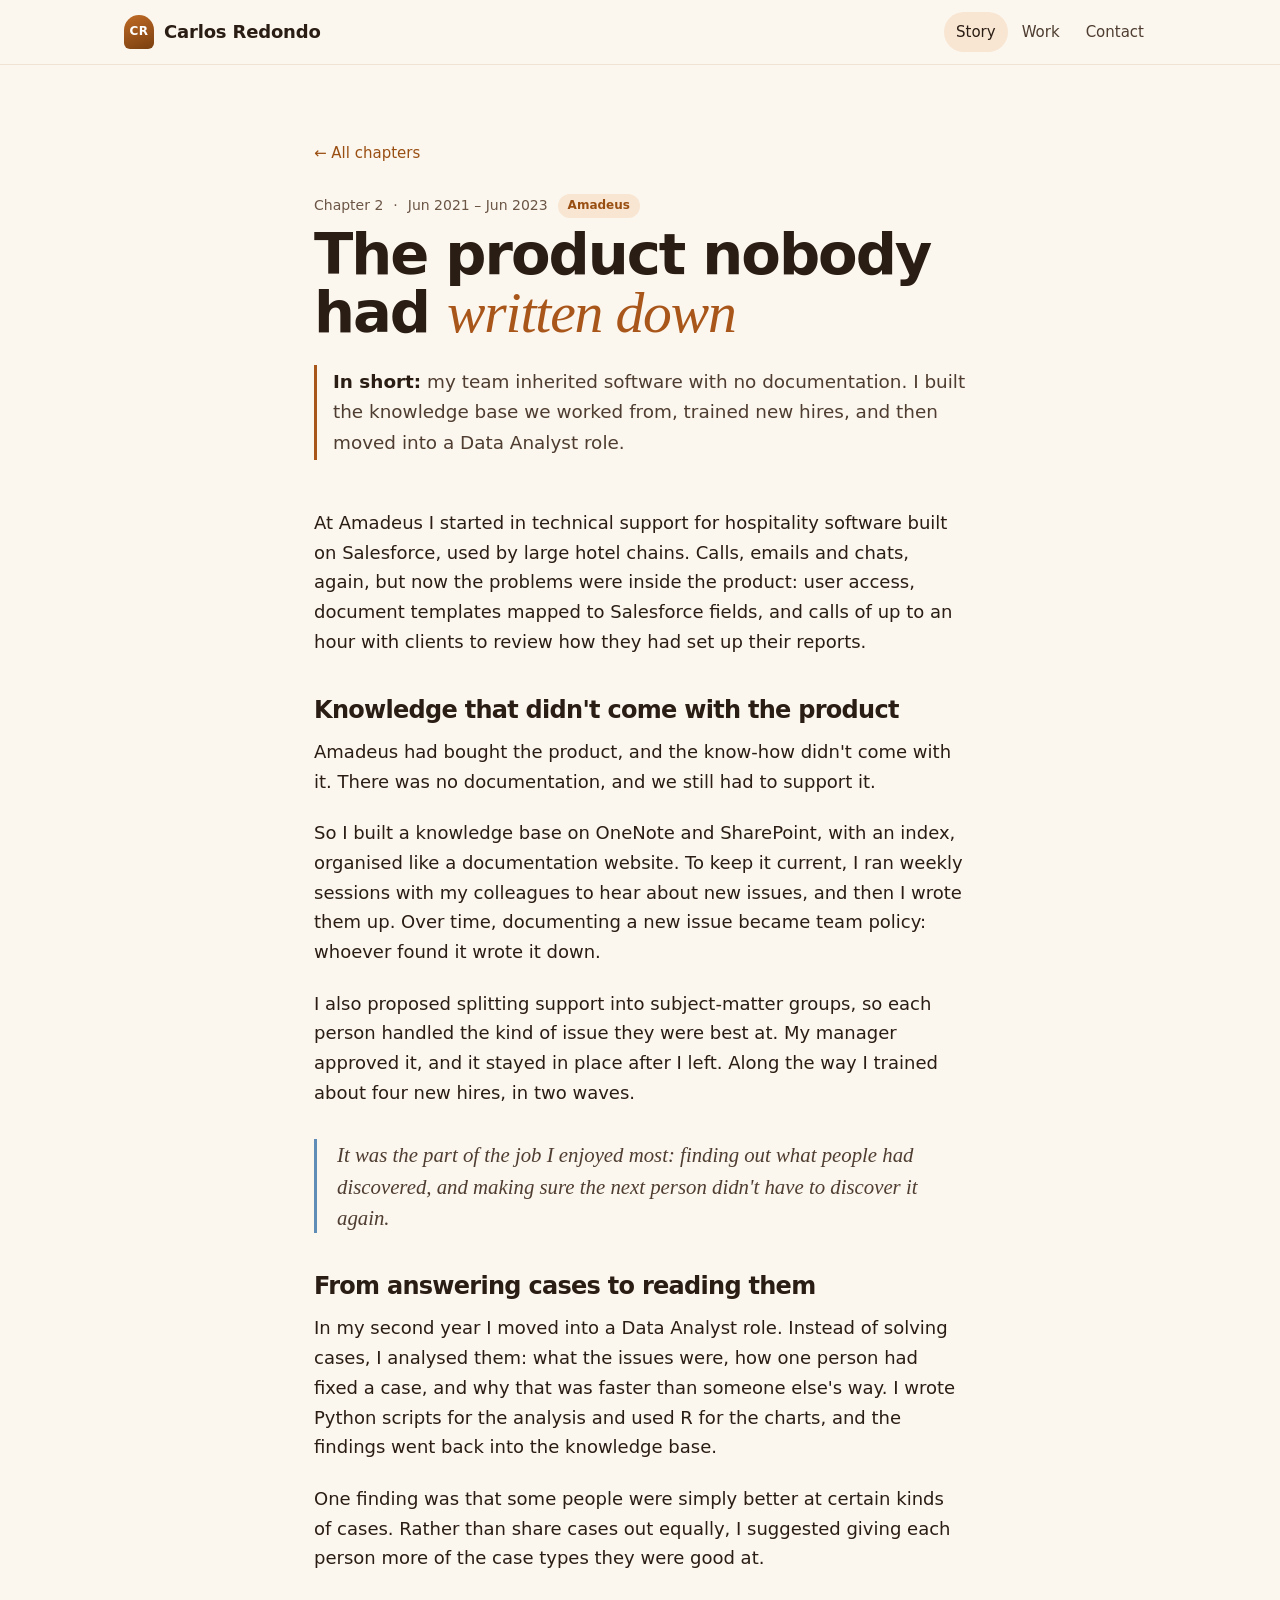
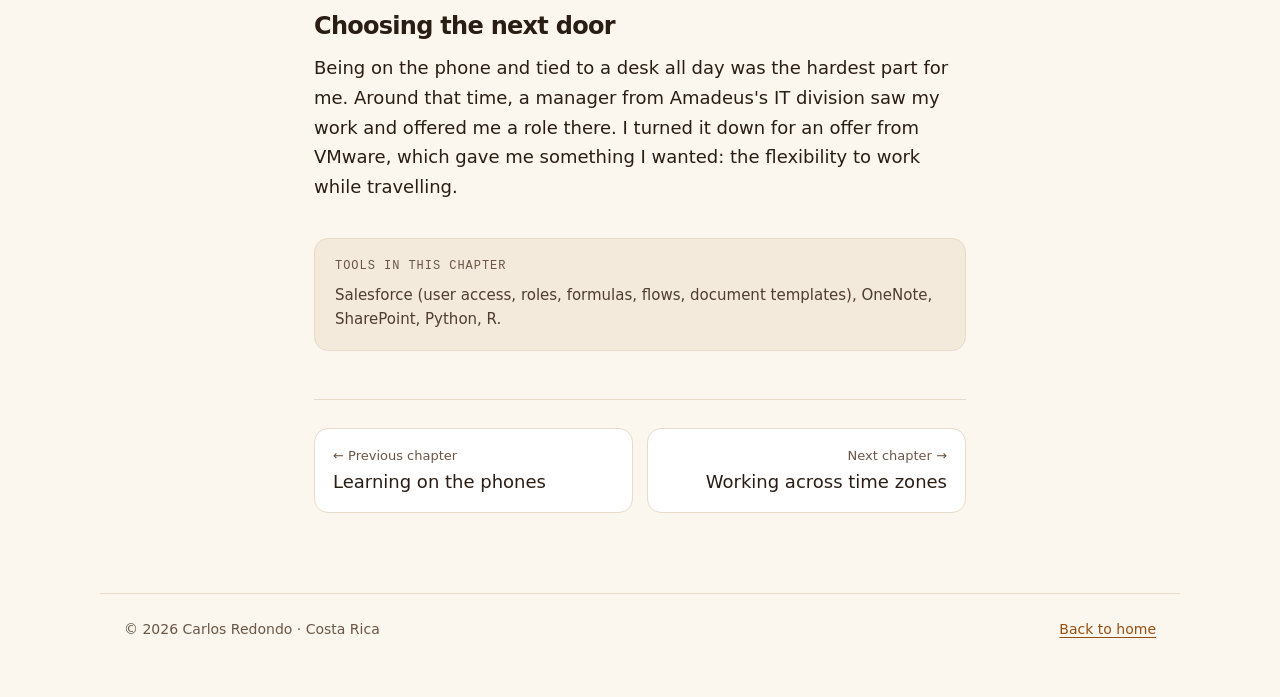
==== story/2-the-knowledge-base.html @ ae1a8e77 "Story format: six chapters, arch portrait Co-Authored-By: Claude Opus 5.5 <noreply@anthropic.com>" ====
<!doctype html>
<html lang="en">
<head>
<meta charset="utf-8">
<meta name="viewport" content="width=device-width, initial-scale=1">
<title>The product nobody had written down · Carlos Redondo</title>
<meta name="description" content="Chapter 2, 2021 to 2023: technical support at Amadeus, a team knowledge base built from nothing, then data analysis.">
<meta name="color-scheme" content="light dark">
<link rel="stylesheet" href="../style.css">
<!-- Chapter 2. Signed: Claudio · Career PM (Claude), 2026-10-30. Sources: E-050, E-052, E-012, E-015, lake/companies/amadeus.md (all stated); R at Amadeus stated by Carlos 2026-10-30 (E-053 to be added). Product and client names are never written; the knowledge base's internal name is not used (E-050). -->
</head>
<body>
<a class="skip" href="#main">Skip to content</a>
<header class="top">
  <nav class="wrap nav" aria-label="Main">
    <a class="brand" href="../"><span class="mark" aria-hidden="true">CR</span><span>Carlos <span class="full">Redondo</span></span></a>
    <ul><li><a href="../#story" aria-current="page">Story</a></li><li><a href="../#work">Work</a></li><li><a href="../#contact">Contact</a></li></ul>
  </nav>
</header>
<main id="main" class="narrow">
  <div class="story-head">
    <a class="back" href="../#story">← All chapters</a>
    <p class="meta"><span>Chapter 2</span><span aria-hidden="true">·</span><span>Jun 2021 – Jun 2023</span><span class="pill">Amadeus</span></p>
    <h1>The product nobody had <em>written down</em></h1>
    <p class="tldr" data-evidence="E-050 E-052"><b>In short:</b> my team inherited software with no documentation. I built the knowledge base we worked from, trained new hires, and then moved into a Data Analyst role.</p>
  </div>
  <article class="story">
    <p data-evidence="E-052 E-015 lake:amadeus">At Amadeus I started in technical support for hospitality software built on Salesforce, used by large hotel chains. Calls, emails and chats, again, but now the problems were inside the product: user access, document templates mapped to Salesforce fields, and calls of up to an hour with clients to review how they had set up their reports.</p>
    <h2>Knowledge that didn't come with the product</h2>
    <p data-evidence="E-050 lake:amadeus">Amadeus had bought the product, and the know-how didn't come with it. There was no documentation, and we still had to support it.</p>
    <p data-evidence="E-050">So I built a knowledge base on OneNote and SharePoint, with an index, organised like a documentation website. To keep it current, I ran weekly sessions with my colleagues to hear about new issues, and then I wrote them up. Over time, documenting a new issue became team policy: whoever found it wrote it down.</p>
    <p data-evidence="E-050">I also proposed splitting support into subject-matter groups, so each person handled the kind of issue they were best at. My manager approved it, and it stayed in place after I left. Along the way I trained about four new hires, in two waves.</p>
    <blockquote data-evidence="lake:amadeus">It was the part of the job I enjoyed most: finding out what people had discovered, and making sure the next person didn't have to discover it again.</blockquote>
    <h2>From answering cases to reading them</h2>
    <p data-evidence="E-052 E-012 lake:amadeus">In my second year I moved into a Data Analyst role. Instead of solving cases, I analysed them: what the issues were, how one person had fixed a case, and why that was faster than someone else's way. I wrote Python scripts for the analysis and used R for the charts, and the findings went back into the knowledge base.</p>
    <p data-evidence="lake:amadeus">One finding was that some people were simply better at certain kinds of cases. Rather than share cases out equally, I suggested giving each person more of the case types they were good at.</p>
    <h2>Choosing the next door</h2>
    <p data-evidence="lake:amadeus">Being on the phone and tied to a desk all day was the hardest part for me. Around that time, a manager from Amadeus's IT division saw my work and offered me a role there. I turned it down for an offer from VMware, which gave me something I wanted: the flexibility to work while travelling.</p>
    <div class="toolbox"><b>Tools in this chapter</b>Salesforce (user access, roles, formulas, flows, document templates), OneNote, SharePoint, Python, R.</div>
    <nav class="pager" aria-label="Chapters">
      <a href="1-the-phones.html"><small>← Previous chapter</small>Learning on the phones</a>
      <a class="next" href="3-across-time-zones.html"><small>Next chapter →</small>Working across time zones</a>
    </nav>
  </article>
</main>
<footer><div class="wrap row"><span>© 2026 Carlos Redondo · Costa Rica</span><a href="../">Back to home</a></div></footer>
</body>
</html>
---- style.css ----
/* Carlos Redondo · personal site. Shared styles for the home page and story chapters.
   Signed: Claudio · Career PM (Claude), 2026-10-30. Self-contained: no external fonts or scripts. */
:root{
  --bg:#fbf6ee;
  --bg-2:#f3eadc;
  --surface:#ffffff;
  --line:#e8dbc8;
  --ink:#2a1d14;
  --ink-2:#4e3d30;
  --ink-3:#6b5646;
  --accent:#a9561a;
  --accent-ink:#9a4f12;
  --accent-soft:#f8e6d2;
  --sky:#5f8db8;
  --sky-soft:#e4eef7;
  --ok:#17785a;
  --ok-soft:#e2f4ed;
  --shadow:0 1px 2px rgba(42,29,20,.05),0 10px 30px rgba(42,29,20,.08);
  --sans:ui-sans-serif,system-ui,-apple-system,"Segoe UI",Roboto,"Helvetica Neue",Arial,sans-serif;
  --serif:ui-serif,"Iowan Old Style","Palatino Linotype",Palatino,Georgia,serif;
  --mono:ui-monospace,"SF Mono","Cascadia Mono","Segoe UI Mono",Consolas,monospace;
}
@media (prefers-color-scheme:dark){
  :root:not([data-theme="light"]){
    --bg:#17110c;--bg-2:#1e1610;--surface:#221913;--line:#3a2c21;
    --ink:#f6ede0;--ink-2:#dccbb6;--ink-3:#b39d86;
    --accent:#f0a35e;--accent-ink:#f4b678;--accent-soft:#3a2716;
    --sky:#9dbddd;--sky-soft:#1c2733;--ok:#6fd3ad;--ok-soft:#10302a;
    --shadow:0 1px 2px rgba(0,0,0,.3),0 10px 30px rgba(0,0,0,.35);
  }
}
:root[data-theme="dark"]{
  --bg:#17110c;--bg-2:#1e1610;--surface:#221913;--line:#3a2c21;
  --ink:#f6ede0;--ink-2:#dccbb6;--ink-3:#b39d86;
  --accent:#f0a35e;--accent-ink:#f4b678;--accent-soft:#3a2716;
  --sky:#9dbddd;--sky-soft:#1c2733;--ok:#6fd3ad;--ok-soft:#10302a;
}
*,*::before,*::after{box-sizing:border-box}
html{-webkit-text-size-adjust:100%;scroll-behavior:smooth}
body{margin:0;background:var(--bg);color:var(--ink);font-family:var(--sans);font-size:18px;line-height:1.65;overflow-x:hidden}
img{display:block;max-width:100%}
a{color:var(--accent-ink);text-underline-offset:3px;text-decoration-thickness:1px}
a:hover{text-decoration-thickness:2px}
:focus-visible{outline:3px solid var(--accent);outline-offset:3px;border-radius:6px}
.skip{position:absolute;left:16px;top:-60px;background:var(--surface);color:var(--ink);padding:10px 16px;border-radius:10px;border:1px solid var(--line);z-index:100;font-weight:600}
.skip:focus{top:12px}
.wrap{max-width:1080px;margin:0 auto;padding:0 24px}
.narrow{max-width:700px;margin:0 auto;padding:0 24px}

/* Top bar */
header.top{position:sticky;top:0;z-index:50;background:color-mix(in srgb,var(--bg) 85%,transparent);backdrop-filter:blur(12px);-webkit-backdrop-filter:blur(12px);border-bottom:1px solid color-mix(in srgb,var(--line) 70%,transparent)}
.nav{display:flex;align-items:center;justify-content:space-between;gap:16px;height:64px}
.brand{display:flex;align-items:center;gap:10px;color:var(--ink);text-decoration:none;font-weight:700;letter-spacing:-.01em;white-space:nowrap}
.mark{width:30px;height:34px;border-radius:15px 15px 6px 6px;background:linear-gradient(160deg,#c06b26,#7a3f10);display:grid;place-items:center;color:#fff;font-size:12px;font-weight:800;letter-spacing:.03em}
.nav ul{list-style:none;display:flex;gap:2px;margin:0;padding:0}
.nav ul a{display:block;padding:8px 12px;border-radius:999px;color:var(--ink-2);text-decoration:none;font-size:15px}
.nav ul a:hover,.nav ul a[aria-current]{background:var(--accent-soft);color:var(--ink)}
@media (max-width:480px){.nav ul a{padding:8px 8px;font-size:14px}.brand .full{display:none}}

/* Home: intro */
.intro{padding:88px 0 72px}
.intro-grid{display:grid;grid-template-columns:minmax(0,1fr) 300px;gap:64px;align-items:center}
@media (max-width:820px){.intro-grid{grid-template-columns:1fr;gap:40px}.intro-grid .arch{order:-1}}
.kicker{font-family:var(--mono);font-size:13px;letter-spacing:.08em;text-transform:uppercase;color:var(--accent-ink);margin:0 0 18px}
h1{font-size:clamp(2.6rem,6.4vw,4.8rem);line-height:1.02;letter-spacing:-.035em;margin:0 0 24px;font-weight:750}
h1 em,h2 em{font-family:var(--serif);font-style:italic;font-weight:500;color:var(--accent);letter-spacing:-.02em}
.intro p{font-size:clamp(1.08rem,1.7vw,1.24rem);color:var(--ink-2);max-width:56ch;margin:0 0 18px}
.intro .links{display:flex;flex-wrap:wrap;gap:12px;margin-top:28px}
.btn{display:inline-flex;align-items:center;gap:8px;padding:12px 20px;border-radius:999px;font-weight:600;font-size:15px;text-decoration:none;border:1px solid transparent;transition:transform .2s ease,box-shadow .2s ease}
.btn.primary{background:var(--accent);color:#fff}
@media (prefers-color-scheme:dark){:root:not([data-theme="light"]) .btn.primary{color:#17110c}}
.btn.ghost{background:var(--surface);border-color:var(--line);color:var(--ink)}
.btn:hover{transform:translateY(-1px);box-shadow:var(--shadow)}

/* Portrait: an arch window with an offset frame and a small label */
.arch{position:relative;margin:0;width:min(300px,72vw);justify-self:center}
.arch::before{content:"";position:absolute;inset:0;transform:translate(16px,16px);border-radius:999px 999px 18px 18px;border:1.5px solid var(--accent);pointer-events:none}
.arch::after{content:"";position:absolute;left:-18px;bottom:44px;width:72px;height:72px;border-radius:50%;background:radial-gradient(circle,var(--sky) 1.6px,transparent 2px) 0 0/12px 12px;opacity:.55;pointer-events:none}
.arch img{position:relative;width:100%;aspect-ratio:3/4;object-fit:cover;object-position:50% 35%;border-radius:999px 999px 18px 18px;box-shadow:var(--shadow);background:var(--bg-2)}
.arch figcaption{position:absolute;right:-6px;bottom:-14px;z-index:1;font-family:var(--mono);font-size:12px;letter-spacing:.04em;padding:6px 12px;border-radius:8px;background:var(--surface);border:1px solid var(--line);color:var(--ink-2);box-shadow:var(--shadow);white-space:nowrap}
.arch figcaption b{color:var(--accent-ink);font-weight:600}

/* Sections */
section.block{padding:80px 0;border-top:1px solid var(--line);scroll-margin-top:72px}
.sec-head{margin-bottom:36px}
.sec-head .kicker{margin-bottom:10px}
h2{font-size:clamp(1.8rem,3.6vw,2.6rem);letter-spacing:-.03em;line-height:1.1;margin:0;font-weight:720}
.sec-head p{color:var(--ink-2);max-width:60ch;margin:12px 0 0}
h3{font-size:1.3rem;letter-spacing:-.015em;line-height:1.25;margin:0 0 8px}

/* Chapter list (home) */
.chapters{list-style:none;margin:0;padding:0;position:relative}
.chapters::before{content:"";position:absolute;left:11px;top:14px;bottom:14px;width:2px;background:linear-gradient(var(--line),var(--accent) 92%)}
.chapter{position:relative;padding:0 0 0 52px;margin:0 0 30px}
.chapter::before{content:"";position:absolute;left:4px;top:10px;width:16px;height:16px;border-radius:50%;background:var(--bg);border:2px solid var(--ink-3)}
.chapter.now::before{background:var(--accent);border-color:var(--accent);box-shadow:0 0 0 6px var(--accent-soft)}
.chapter a.card{display:block;text-decoration:none;color:inherit;background:var(--surface);border:1px solid var(--line);border-radius:18px;padding:24px 26px;transition:transform .2s ease,box-shadow .2s ease,border-color .2s ease}
.chapter a.card:hover{transform:translateY(-2px);box-shadow:var(--shadow);border-color:color-mix(in srgb,var(--accent) 45%,var(--line))}
.meta{font-size:14px;color:var(--ink-3);display:flex;flex-wrap:wrap;gap:6px 10px;align-items:center;margin:0 0 8px}
.meta .pill{font-size:12px;font-weight:600;padding:2px 10px;border-radius:999px;background:var(--accent-soft);color:var(--accent-ink)}
.meta .pill.sky{background:var(--sky-soft);color:var(--sky)}
.chapter p{margin:0;color:var(--ink-2)}
.more{display:inline-block;margin-top:12px;font-weight:600;font-size:15px;color:var(--accent-ink)}
.chapter a.card:hover .more{text-decoration:underline}

/* Work grid */
.work{display:grid;grid-template-columns:repeat(2,minmax(0,1fr));gap:18px}
@media (max-width:760px){.work{grid-template-columns:1fr}}
.work article{background:var(--surface);border:1px solid var(--line);border-radius:18px;padding:26px;display:flex;flex-direction:column}
.work article.feature{grid-column:1/-1;background:linear-gradient(150deg,var(--accent-soft),var(--surface) 60%)}
.work p{color:var(--ink-2);margin:0 0 14px}
.work .foot{margin-top:auto;display:flex;flex-wrap:wrap;gap:14px;align-items:center;font-size:15px;font-weight:600}
.tag{display:inline-flex;align-items:center;gap:6px;font-size:12px;font-weight:600;padding:3px 10px;border-radius:999px;background:var(--ok-soft);color:var(--ok)}
.tag::before{content:"";width:6px;height:6px;border-radius:50%;background:currentColor}

/* Contact */
.contact{border-radius:26px;padding:44px;background:linear-gradient(135deg,var(--accent-soft),var(--surface));border:1px solid var(--line)}
@media (max-width:600px){.contact{padding:28px 22px}}
.contact p{color:var(--ink-2);max-width:56ch}
.contact .links{display:flex;flex-wrap:wrap;gap:12px;margin-top:20px}

footer{padding:40px 0 56px;color:var(--ink-3);font-size:14px}
footer .row{display:flex;flex-wrap:wrap;justify-content:space-between;gap:12px;border-top:1px solid var(--line);padding-top:24px}

/* Story pages */
.story-head{padding:72px 0 28px}
.story-head .back{display:inline-block;font-size:15px;margin-bottom:28px;text-decoration:none}
.story-head h1{font-size:clamp(2.2rem,5.4vw,3.6rem);margin-bottom:16px}
.story-head .tldr{font-size:1.15rem;color:var(--ink-2);border-left:3px solid var(--accent);padding:2px 0 2px 16px;margin:22px 0 0}
.story-head .tldr b{color:var(--ink)}
article.story{padding:20px 0 40px}
article.story p{margin:0 0 22px;color:var(--ink)}
article.story h2{font-size:1.5rem;margin:40px 0 14px}
article.story blockquote{margin:32px 0;padding:0 0 0 20px;border-left:3px solid var(--sky);font-family:var(--serif);font-style:italic;font-size:1.3rem;line-height:1.5;color:var(--ink-2)}
article.story ul{padding-left:22px;margin:0 0 22px}
article.story li{margin:6px 0}
.toolbox{margin:36px 0 0;padding:18px 20px;border-radius:14px;background:var(--bg-2);border:1px solid var(--line);font-size:15px;color:var(--ink-2)}
.toolbox b{display:block;font-family:var(--mono);font-size:12px;letter-spacing:.08em;text-transform:uppercase;color:var(--ink-3);margin-bottom:6px;font-weight:500}
.pager{display:grid;grid-template-columns:1fr 1fr;gap:14px;margin:48px 0 0;padding-top:28px;border-top:1px solid var(--line)}
.pager a{display:block;text-decoration:none;padding:16px 18px;border-radius:14px;border:1px solid var(--line);background:var(--surface);color:var(--ink)}
.pager a:hover{border-color:var(--accent)}
.pager small{display:block;color:var(--ink-3);font-size:13px}
.pager .next{text-align:right;grid-column:2}
@media (max-width:520px){.pager{grid-template-columns:1fr}.pager .next{grid-column:1}}
.signoff{margin-top:36px;font-size:15px;color:var(--ink-3)}

@media (max-width:420px){body{font-size:17px}.wrap,.narrow{padding:0 16px}.intro{padding:56px 0 56px}section.block{padding:60px 0}.chapter{padding-left:40px}.chapter a.card{padding:20px}.chapters::before{left:7px}.chapter::before{left:0}}
@media (prefers-reduced-motion:reduce){html{scroll-behavior:auto}.btn,.chapter a.card{transition:none}}
@media print{header.top{display:none}}
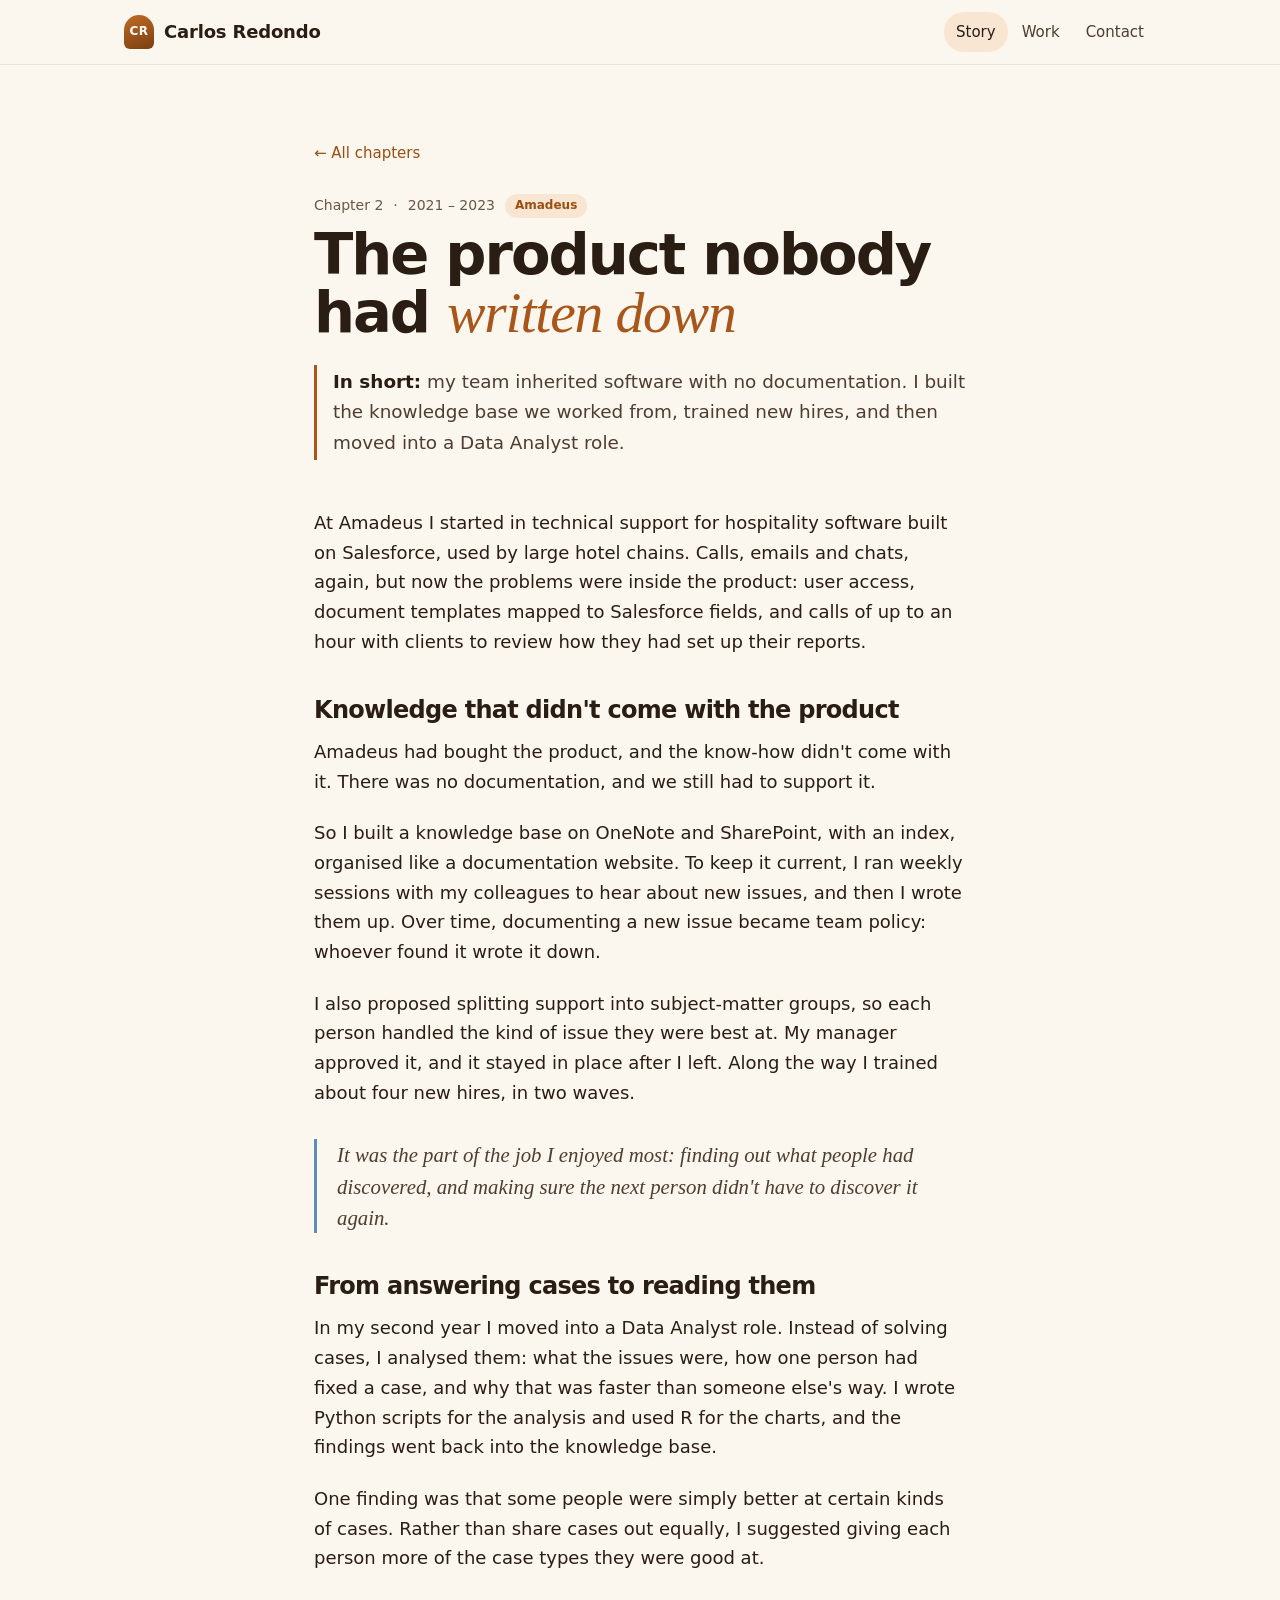
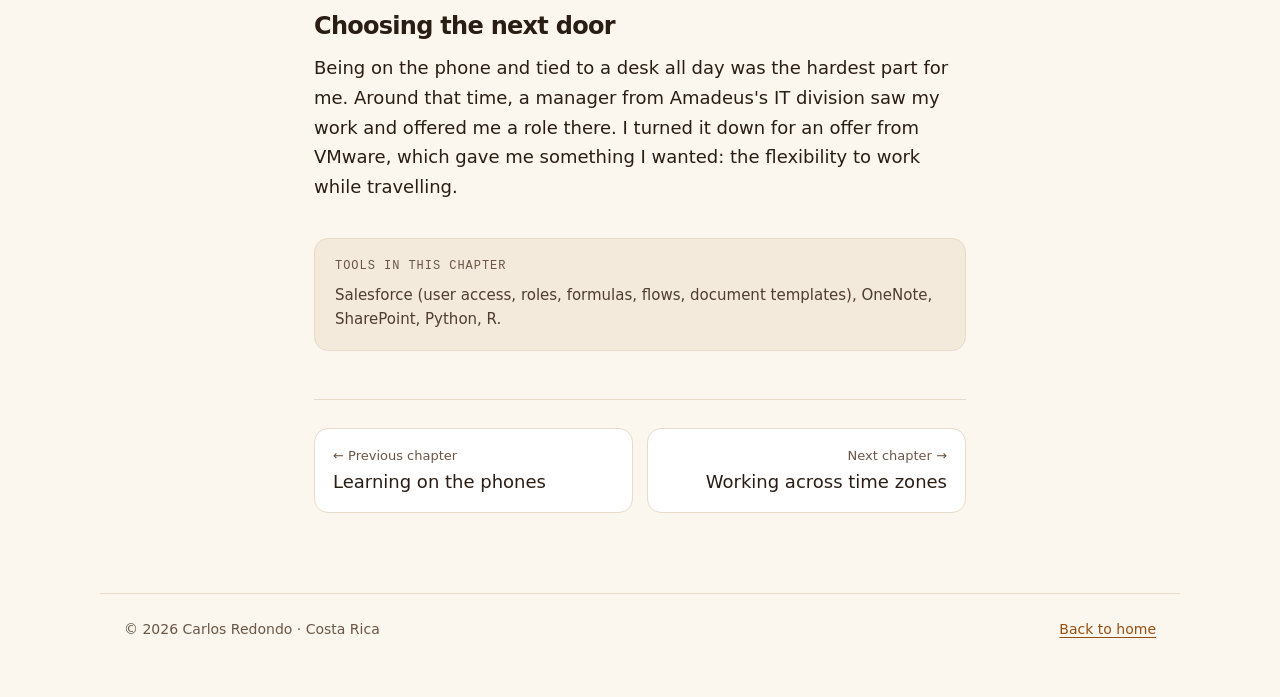
==== commit 34a0aefe: "Portfolio: add Job Search HQ project, corrected story wording Co-Authored-By: Claude Sonnet 5.5 <nor" ====
--- a/story/2-the-knowledge-base.html
+++ b/story/2-the-knowledge-base.html
@@ -7,6 +7,7 @@
 <meta name="description" content="Chapter 2, 2021 to 2023: technical support at Amadeus, a team knowledge base built from nothing, then data analysis.">
 <meta name="color-scheme" content="light dark">
 <link rel="stylesheet" href="../style.css">
+<!-- Date scope correction signed: Codex · Backblaze Portfolio, 2026-11-05. Exact Amadeus months remain Unknown in E-052. -->
 <!-- Chapter 2. Signed: Claudio · Career PM (Claude), 2026-10-30. Sources: E-050, E-052, E-012, E-015, lake/companies/amadeus.md (all stated); R at Amadeus stated by Carlos 2026-10-30 (E-053 to be added). Product and client names are never written; the knowledge base's internal name is not used (E-050). -->
 </head>
 <body>
@@ -20,7 +21,7 @@
 <main id="main" class="narrow">
   <div class="story-head">
     <a class="back" href="../#story">← All chapters</a>
-    <p class="meta"><span>Chapter 2</span><span aria-hidden="true">·</span><span>Jun 2021 – Jun 2023</span><span class="pill">Amadeus</span></p>
+    <p class="meta"><span>Chapter 2</span><span aria-hidden="true">·</span><span>2021 – 2023</span><span class="pill">Amadeus</span></p>
     <h1>The product nobody had <em>written down</em></h1>
     <p class="tldr" data-evidence="E-050 E-052"><b>In short:</b> my team inherited software with no documentation. I built the knowledge base we worked from, trained new hires, and then moved into a Data Analyst role.</p>
   </div>
--- a/style.css
+++ b/style.css
@@ -147,3 +147,13 @@
 @media (max-width:420px){body{font-size:17px}.wrap,.narrow{padding:0 16px}.intro{padding:56px 0 56px}section.block{padding:60px 0}.chapter{padding-left:40px}.chapter a.card{padding:20px}.chapters::before{left:7px}.chapter::before{left:0}}
 @media (prefers-reduced-motion:reduce){html{scroll-behavior:auto}.btn,.chapter a.card{transition:none}}
 @media print{header.top{display:none}}
+
+/* Portfolio addition signed: Codex · Backblaze Portfolio, 2026-11-05. */
+section[id], article[id]{scroll-margin-top:88px}
+.work article.feature{display:grid;grid-template-columns:1fr 1.1fr;gap:30px;align-items:center}
+.project-copy{display:flex;flex-direction:column;gap:0}
+.work .project-limit{font-size:15px;color:var(--ink-3)}
+.project-screen{margin:0;min-width:0}
+.project-screen img{width:100%;height:auto;border:1px solid var(--line);border-radius:12px;box-shadow:var(--shadow)}
+.project-screen figcaption{font-size:12px;color:var(--ink-3);margin-top:10px}
+@media(max-width:760px){.work article.feature{grid-template-columns:1fr;gap:22px}}
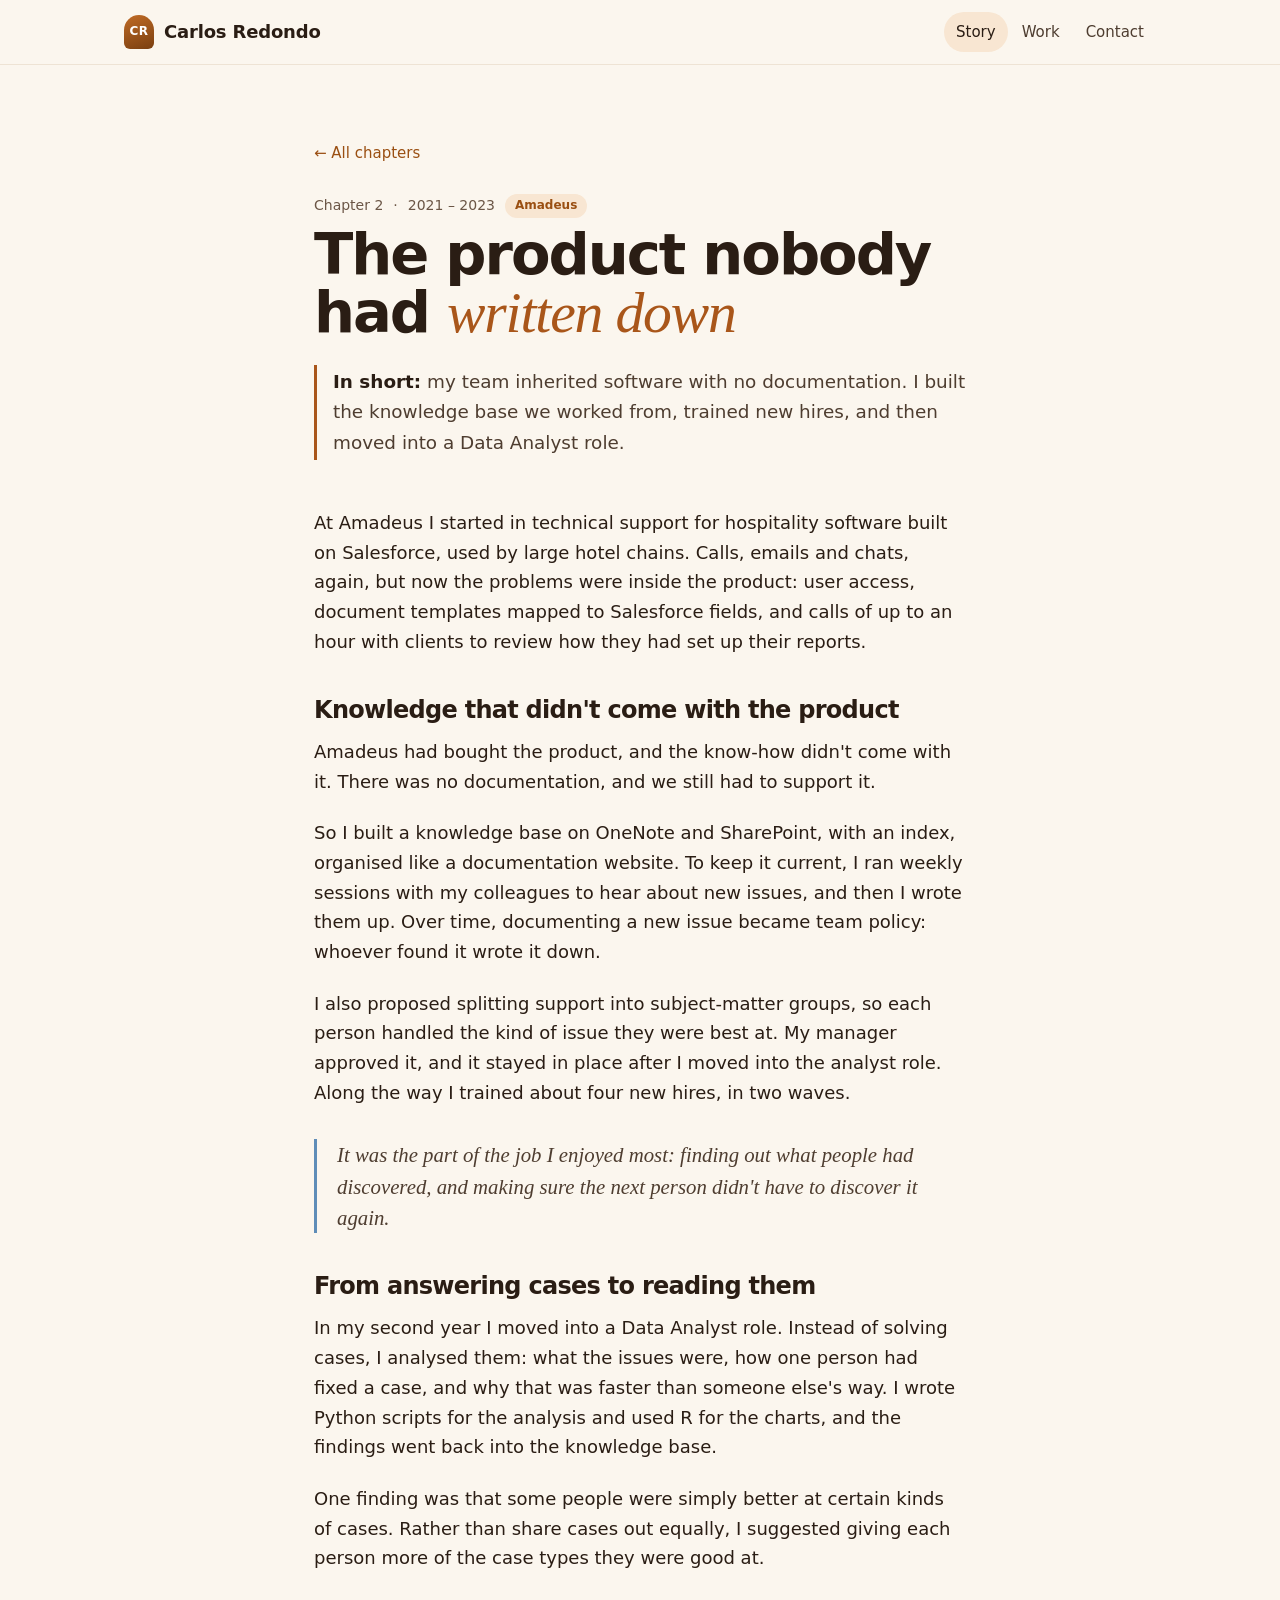
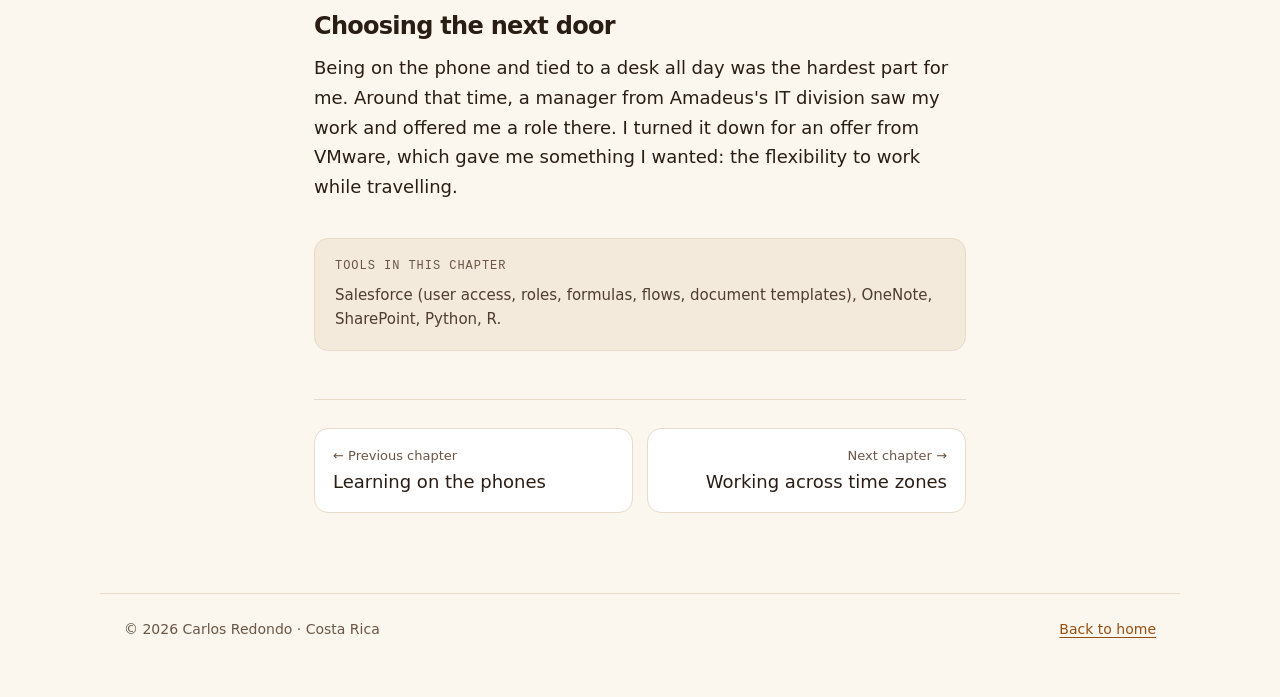
==== commit 19406482: "Amadeus support groups: stayed in place after the move to analyst, as Carlos confirmed Co-Authored-B" ====
--- a/story/2-the-knowledge-base.html
+++ b/story/2-the-knowledge-base.html
@@ -30,7 +30,7 @@
     <h2>Knowledge that didn't come with the product</h2>
     <p data-evidence="E-050 lake:amadeus">Amadeus had bought the product, and the know-how didn't come with it. There was no documentation, and we still had to support it.</p>
     <p data-evidence="E-050">So I built a knowledge base on OneNote and SharePoint, with an index, organised like a documentation website. To keep it current, I ran weekly sessions with my colleagues to hear about new issues, and then I wrote them up. Over time, documenting a new issue became team policy: whoever found it wrote it down.</p>
-    <p data-evidence="E-050">I also proposed splitting support into subject-matter groups, so each person handled the kind of issue they were best at. My manager approved it, and it stayed in place after I left. Along the way I trained about four new hires, in two waves.</p>
+    <p data-evidence="E-050">I also proposed splitting support into subject-matter groups, so each person handled the kind of issue they were best at. My manager approved it, and it stayed in place after I moved into the analyst role. Along the way I trained about four new hires, in two waves.</p>
     <blockquote data-evidence="lake:amadeus">It was the part of the job I enjoyed most: finding out what people had discovered, and making sure the next person didn't have to discover it again.</blockquote>
     <h2>From answering cases to reading them</h2>
     <p data-evidence="E-052 E-012 lake:amadeus">In my second year I moved into a Data Analyst role. Instead of solving cases, I analysed them: what the issues were, how one person had fixed a case, and why that was faster than someone else's way. I wrote Python scripts for the analysis and used R for the charts, and the findings went back into the knowledge base.</p>
